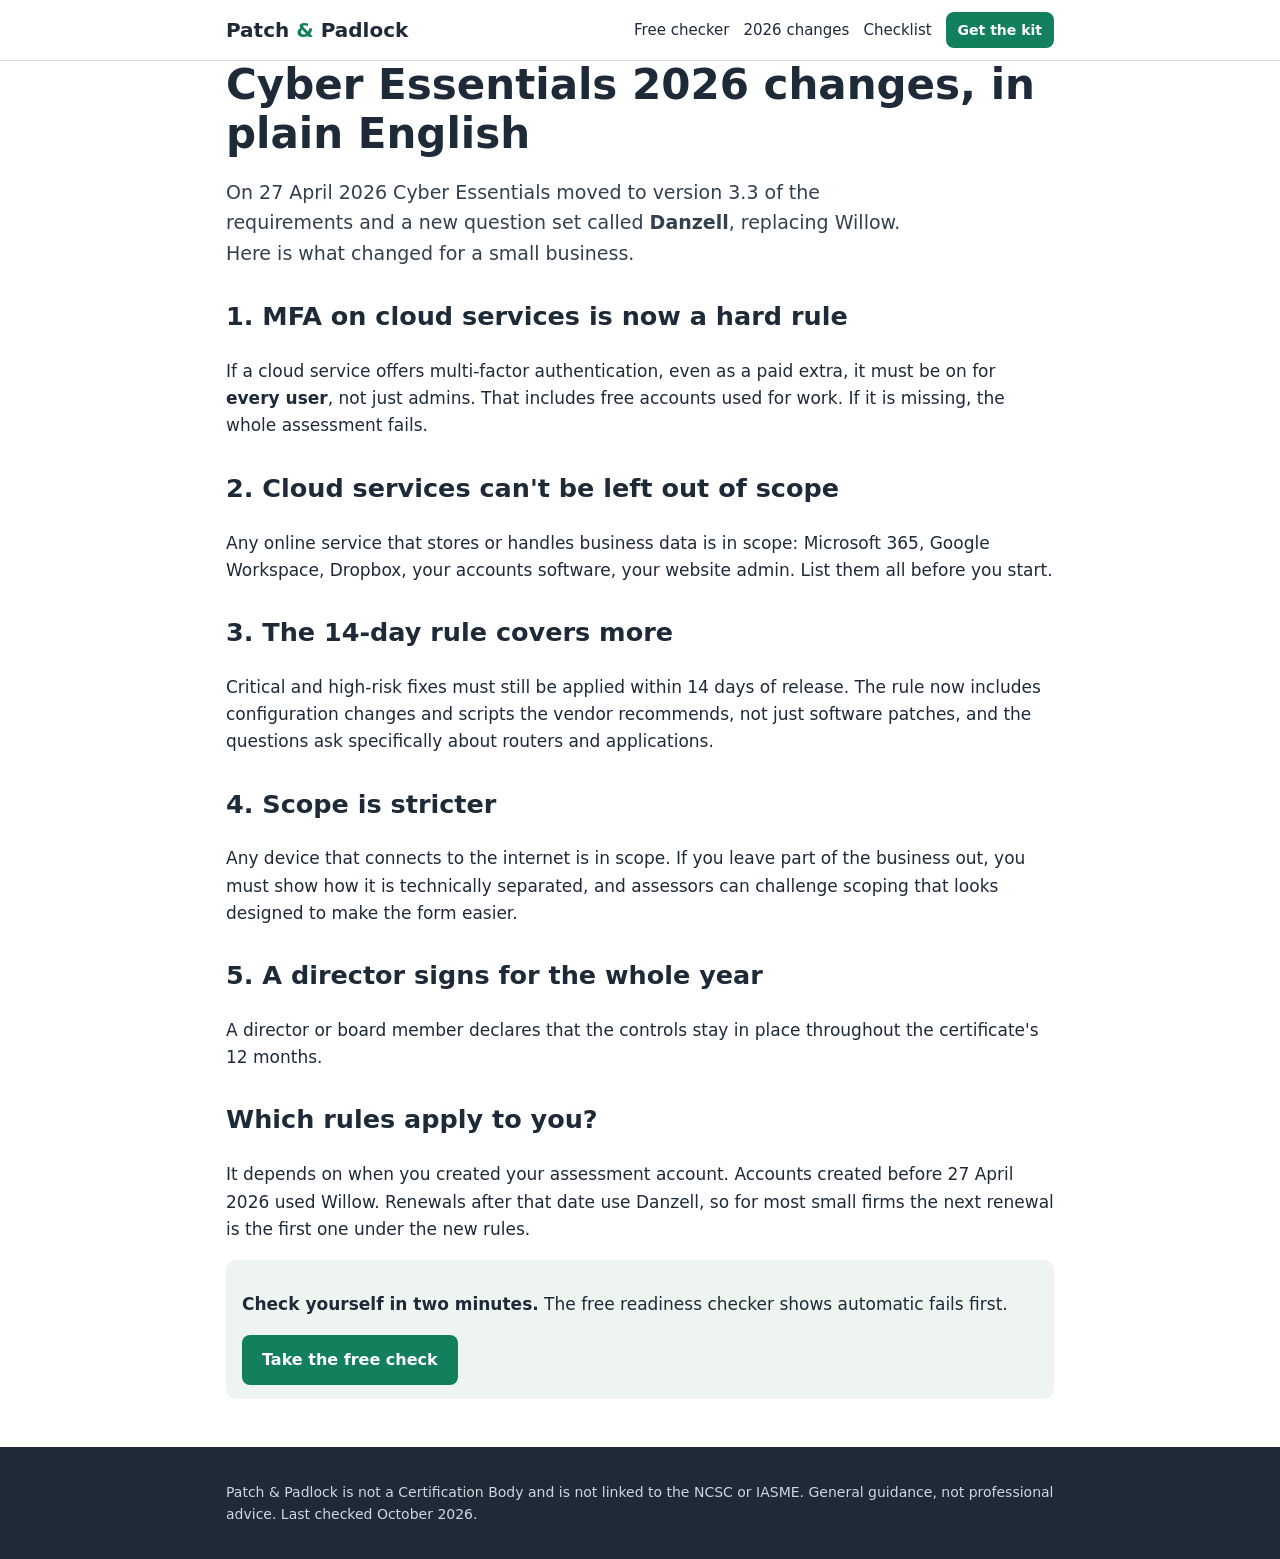
==== guides/cyber-essentials-2026-changes.html @ 186a5f17 "Publish Patch & Padlock site: free readiness checker and two guides Co-Authored-By: Claude Opus 5.5 " ====
<!doctype html>
<html lang="en-GB"><head><meta charset="utf-8"><meta name="viewport" content="width=device-width, initial-scale=1">
<title>Cyber Essentials 2026 changes (Danzell, v3.3) explained | Patch &amp; Padlock</title><meta name="description" content="What changed in Cyber Essentials on 27 April 2026: MFA on every cloud service, stricter scope and the wider 14-day update rule, in plain English for small businesses.">
<link rel="canonical" href="https://cranke2.github.io/patch-and-padlock/guides/cyber-essentials-2026-changes.html">
<link rel="stylesheet" href="../style.css"></head><body>
<header class="top"><div class="wrap"><a class="logo" href="../">Patch <span>&amp;</span> Padlock</a><nav><a href="../#check">Free checker</a><a href="cyber-essentials-2026-changes.html">2026 changes</a><a href="cyber-essentials-checklist.html">Checklist</a><a class="btn small" href="../#kit">Get the kit</a></nav></div></header>
<main class="wrap"><article>
<h1>Cyber Essentials 2026 changes, in plain English</h1>
<p class="lead">On 27 April 2026 Cyber Essentials moved to version 3.3 of the requirements and a new question set called <b>Danzell</b>, replacing Willow. Here is what changed for a small business.</p>
<h2>1. MFA on cloud services is now a hard rule</h2>
<p>If a cloud service offers multi-factor authentication, even as a paid extra, it must be on for <b>every user</b>, not just admins. That includes free accounts used for work. If it is missing, the whole assessment fails.</p>
<h2>2. Cloud services can't be left out of scope</h2>
<p>Any online service that stores or handles business data is in scope: Microsoft 365, Google Workspace, Dropbox, your accounts software, your website admin. List them all before you start.</p>
<h2>3. The 14-day rule covers more</h2>
<p>Critical and high-risk fixes must still be applied within 14 days of release. The rule now includes configuration changes and scripts the vendor recommends, not just software patches, and the questions ask specifically about routers and applications.</p>
<h2>4. Scope is stricter</h2>
<p>Any device that connects to the internet is in scope. If you leave part of the business out, you must show how it is technically separated, and assessors can challenge scoping that looks designed to make the form easier.</p>
<h2>5. A director signs for the whole year</h2>
<p>A director or board member declares that the controls stay in place throughout the certificate's 12 months.</p>
<h2>Which rules apply to you?</h2>
<p>It depends on when you created your assessment account. Accounts created before 27 April 2026 used Willow. Renewals after that date use Danzell, so for most small firms the next renewal is the first one under the new rules.</p>
<div class="cta"><p><b>Check yourself in two minutes.</b> The free readiness checker shows automatic fails first.</p><a class="btn" href="../#check">Take the free check</a></div>
</article></main>
<footer class="foot"><div class="wrap"><p>Patch &amp; Padlock is not a Certification Body and is not linked to the NCSC or IASME. General guidance, not professional advice. Last checked October 2026.</p></div></footer>
</body></html>
---- style.css ----
:root { --ink: #1E2A38; --green: #12805C; --pale: #EEF5F1; --muted: #5b6672; --red: #B42318; --amber: #B45309; --line: #D7DEE4; }
* { box-sizing: border-box; }
body { margin: 0; font-family: system-ui, -apple-system, "Segoe UI", Roboto, Arial, sans-serif; color: var(--ink); background: #fff; line-height: 1.6; font-size: 17px; }
.wrap { max-width: 860px; margin: 0 auto; padding: 0 16px; }
a { color: var(--green); }
.top { border-bottom: 1px solid var(--line); background: #fff; }
.top .wrap { display: flex; align-items: center; justify-content: space-between; flex-wrap: wrap; gap: 8px; padding-top: 12px; padding-bottom: 12px; }
.logo { font-weight: 800; color: var(--ink); text-decoration: none; font-size: 20px; }
.logo span { color: var(--green); }
nav { display: flex; gap: 14px; align-items: center; flex-wrap: wrap; font-size: 15px; }
nav a { text-decoration: none; color: var(--ink); }
.btn { display: inline-block; background: var(--green); color: #fff !important; padding: 12px 20px; border-radius: 8px; text-decoration: none; font-weight: 700; border: 0; font-size: 16px; cursor: pointer; }
.btn.small { padding: 7px 12px; font-size: 14px; }
.hero { background: var(--pale); padding: 48px 0; }
.eyebrow { text-transform: uppercase; letter-spacing: .08em; font-size: 13px; font-weight: 700; color: var(--green); margin: 0 0 6px; }
h1 { font-size: clamp(28px, 5vw, 42px); line-height: 1.15; margin: 0 0 12px; }
.lead { font-size: 19px; color: #33404d; max-width: 680px; }
.card { margin-top: 32px; }
fieldset { border: 1px solid var(--line); border-radius: 10px; margin: 0 0 10px; padding: 12px 14px; }
legend { font-weight: 600; padding: 0; float: left; width: 100%; margin-bottom: 6px; }
fieldset { display: flow-root; }
legend .n { display: inline-block; min-width: 24px; color: var(--green); }
fieldset label { margin-right: 18px; white-space: nowrap; cursor: pointer; }
.tag { font-size: 12px; background: #FDECEE; color: var(--red); border-radius: 4px; padding: 1px 6px; font-weight: 700; }
.muted { color: var(--muted); }
.small { font-size: 14px; }
#result { margin-top: 20px; }
.score { display: flex; gap: 14px; align-items: center; padding: 14px 16px; border-radius: 10px; }
.score strong { font-size: 28px; white-space: nowrap; }
.score.red { background: #FDECEE; color: var(--red); }
.score.amber { background: #FFF4E0; color: var(--amber); }
.score.ok { background: var(--pale); color: var(--green); }
.cta { background: var(--pale); padding: 14px 16px; border-radius: 10px; margin-top: 16px; }
.kit { margin-top: 40px; border-top: 4px solid var(--green); padding-top: 24px; }
.ticks { padding-left: 20px; }
.ticks li { margin-bottom: 8px; }
.faq { margin-top: 32px; }
details { border-bottom: 1px solid var(--line); padding: 10px 0; }
summary { font-weight: 600; cursor: pointer; }
.foot { margin-top: 48px; background: var(--ink); color: #cfd6dd; font-size: 14px; padding: 20px 0; }
article h2 { margin-top: 28px; }
table { border-collapse: collapse; width: 100%; font-size: 15px; }
th, td { border: 1px solid var(--line); padding: 8px; text-align: left; vertical-align: top; }
th { background: var(--ink); color: #fff; }
.table-scroll { overflow-x: auto; }
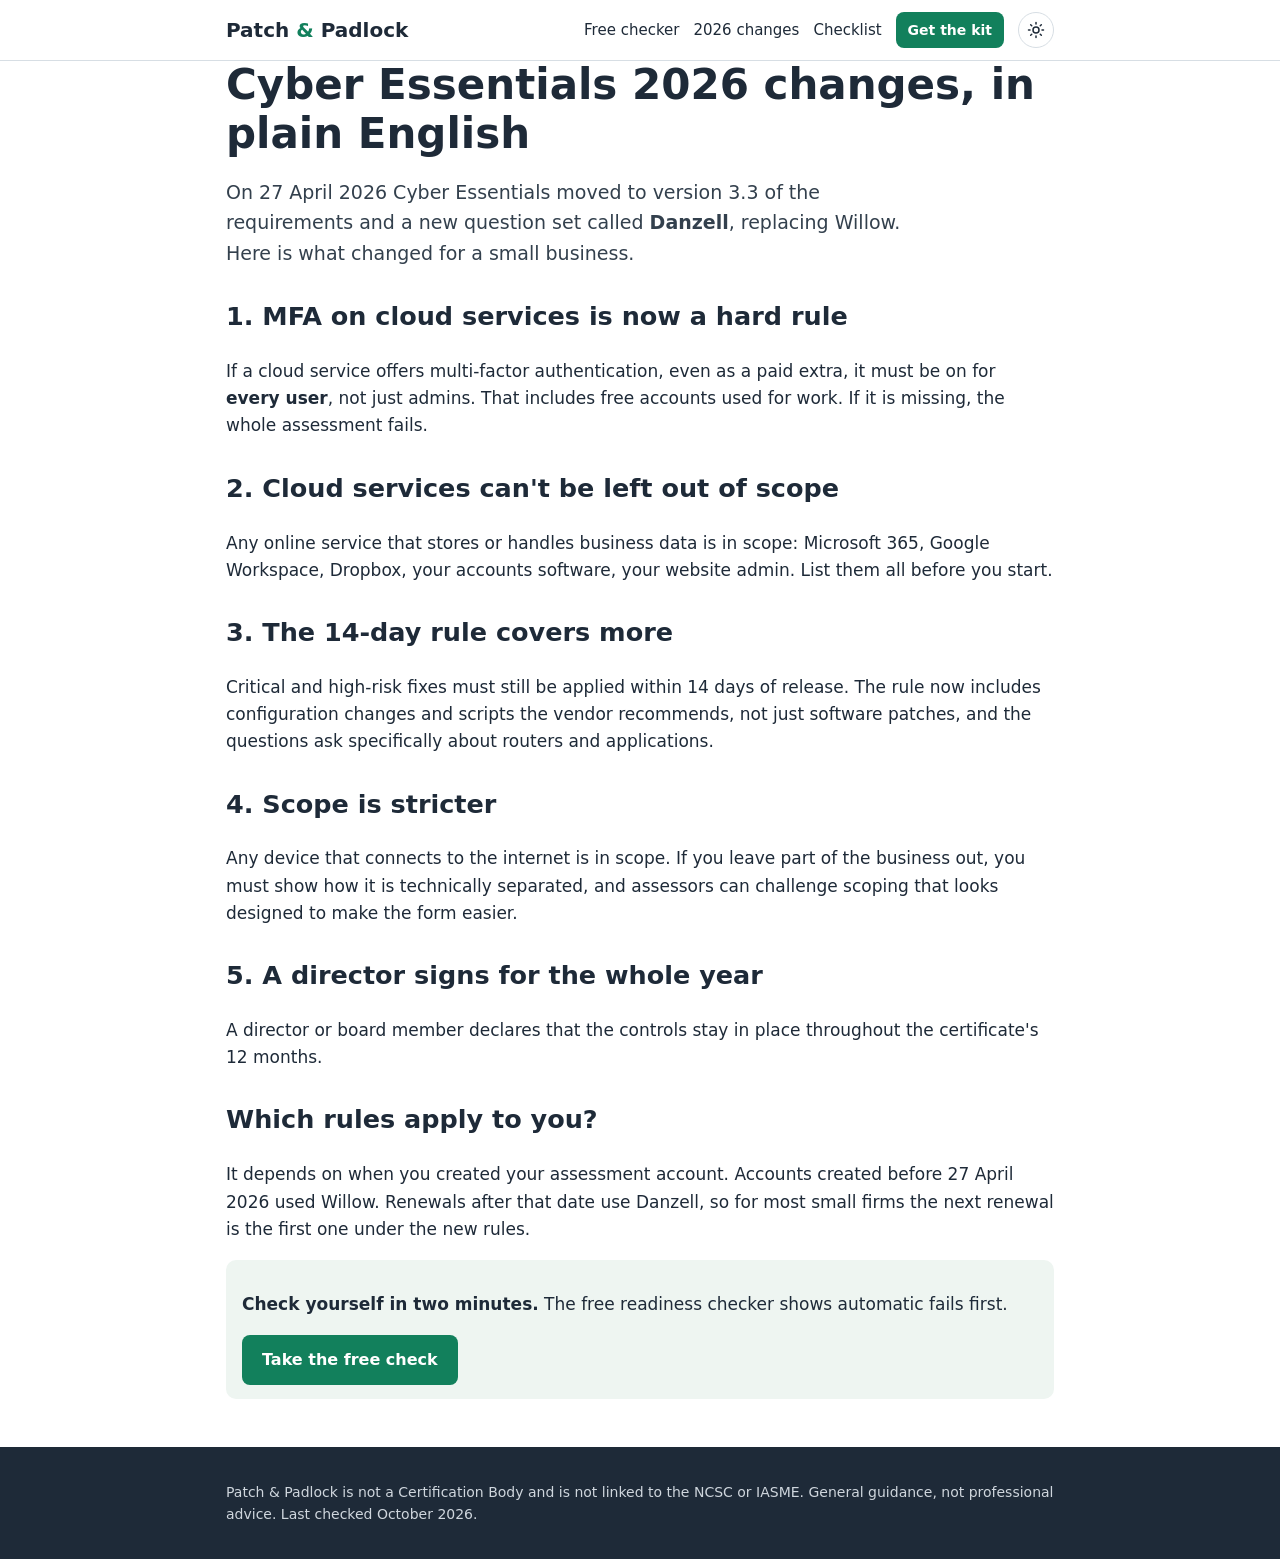
==== commit 48e9e4b6: "Follow device dark/light theme, add theme toggle and smooth question animations Co-Authored-By: Clau" ====
--- a/guides/cyber-essentials-2026-changes.html
+++ b/guides/cyber-essentials-2026-changes.html
@@ -2,8 +2,9 @@
 <html lang="en-GB"><head><meta charset="utf-8"><meta name="viewport" content="width=device-width, initial-scale=1">
 <title>Cyber Essentials 2026 changes (Danzell, v3.3) explained | Patch &amp; Padlock</title><meta name="description" content="What changed in Cyber Essentials on 27 April 2026: MFA on every cloud service, stricter scope and the wider 14-day update rule, in plain English for small businesses.">
 <link rel="canonical" href="https://cranke2.github.io/patch-and-padlock/guides/cyber-essentials-2026-changes.html">
-<link rel="stylesheet" href="../style.css"></head><body>
-<header class="top"><div class="wrap"><a class="logo" href="../">Patch <span>&amp;</span> Padlock</a><nav><a href="../#check">Free checker</a><a href="cyber-essentials-2026-changes.html">2026 changes</a><a href="cyber-essentials-checklist.html">Checklist</a><a class="btn small" href="../#kit">Get the kit</a></nav></div></header>
+<link rel="stylesheet" href="../style.css">
+<script src="../site.js"></script></head><body>
+<header class="top"><div class="wrap"><a class="logo" href="../">Patch <span>&amp;</span> Padlock</a><nav><a href="../#check">Free checker</a><a href="cyber-essentials-2026-changes.html">2026 changes</a><a href="cyber-essentials-checklist.html">Checklist</a><a class="btn small" href="../#kit">Get the kit</a><button class="theme-toggle" type="button" aria-label="Switch theme"><svg class="sun" viewBox="0 0 24 24" fill="none" stroke="currentColor" stroke-width="2" stroke-linecap="round"><circle cx="12" cy="12" r="4"/><path d="M12 2v2M12 20v2M4.9 4.9l1.4 1.4M17.7 17.7l1.4 1.4M2 12h2M20 12h2M4.9 19.1l1.4-1.4M17.7 6.3l1.4-1.4"/></svg><svg class="moon" viewBox="0 0 24 24" fill="none" stroke="currentColor" stroke-width="2" stroke-linecap="round" stroke-linejoin="round"><path d="M21 12.8A9 9 0 1 1 11.2 3a7 7 0 0 0 9.8 9.8z"/></svg></button></nav></div></header>
 <main class="wrap"><article>
 <h1>Cyber Essentials 2026 changes, in plain English</h1>
 <p class="lead">On 27 April 2026 Cyber Essentials moved to version 3.3 of the requirements and a new question set called <b>Danzell</b>, replacing Willow. Here is what changed for a small business.</p>
--- a/style.css
+++ b/style.css
@@ -1,45 +1,84 @@
-:root { --ink: #1E2A38; --green: #12805C; --pale: #EEF5F1; --muted: #5b6672; --red: #B42318; --amber: #B45309; --line: #D7DEE4; }
+:root {
+  color-scheme: light;
+  --ink: #1E2A38; --text: #1E2A38; --bg: #ffffff; --surface: #ffffff; --green: #12805C; --accent-text: #12805C;
+  --pale: #EEF5F1; --muted: #5b6672; --lead: #33404d; --red: #B42318; --amber: #B45309; --line: #D7DEE4;
+  --red-bg: #FDECEE; --amber-bg: #FFF4E0; --head-bg: #1E2A38; --foot-bg: #1E2A38; --foot-text: #cfd6dd;
+  --shadow: 0 6px 18px rgba(30, 42, 56, .08);
+}
+:root[data-theme="dark"] {
+  color-scheme: dark;
+  --text: #E6EBF0; --bg: #11181F; --surface: #18222C; --green: #1E9E72; --accent-text: #5ED3A5;
+  --pale: #17302A; --muted: #9AA7B3; --lead: #C3CDD6; --red: #FF8A80; --amber: #FFC266; --line: #2C3A47;
+  --red-bg: #3A1D20; --amber-bg: #3A2E16; --head-bg: #24323F; --foot-bg: #0B1015; --foot-text: #9AA7B3;
+  --shadow: 0 6px 18px rgba(0, 0, 0, .35);
+}
 * { box-sizing: border-box; }
-body { margin: 0; font-family: system-ui, -apple-system, "Segoe UI", Roboto, Arial, sans-serif; color: var(--ink); background: #fff; line-height: 1.6; font-size: 17px; }
+body { margin: 0; font-family: system-ui, -apple-system, "Segoe UI", Roboto, Arial, sans-serif; color: var(--text); background: var(--bg); line-height: 1.6; font-size: 17px; }
+body, .top, fieldset, .cta, .hero, .score, details, th, td { transition: background-color .3s ease, color .3s ease, border-color .3s ease; }
 .wrap { max-width: 860px; margin: 0 auto; padding: 0 16px; }
-a { color: var(--green); }
-.top { border-bottom: 1px solid var(--line); background: #fff; }
+a { color: var(--accent-text); }
+.top { border-bottom: 1px solid var(--line); background: var(--bg); position: sticky; top: 0; z-index: 10; }
 .top .wrap { display: flex; align-items: center; justify-content: space-between; flex-wrap: wrap; gap: 8px; padding-top: 12px; padding-bottom: 12px; }
-.logo { font-weight: 800; color: var(--ink); text-decoration: none; font-size: 20px; }
-.logo span { color: var(--green); }
+.logo { font-weight: 800; color: var(--text); text-decoration: none; font-size: 20px; }
+.logo span { color: var(--accent-text); }
 nav { display: flex; gap: 14px; align-items: center; flex-wrap: wrap; font-size: 15px; }
-nav a { text-decoration: none; color: var(--ink); }
-.btn { display: inline-block; background: var(--green); color: #fff !important; padding: 12px 20px; border-radius: 8px; text-decoration: none; font-weight: 700; border: 0; font-size: 16px; cursor: pointer; }
+nav a { text-decoration: none; color: var(--text); }
+.btn { display: inline-block; background: var(--green); color: #fff !important; padding: 12px 20px; border-radius: 8px; text-decoration: none; font-weight: 700; border: 0; font-size: 16px; cursor: pointer; transition: transform .15s ease, box-shadow .2s ease, filter .2s ease; }
+.btn:hover { transform: translateY(-1px); box-shadow: var(--shadow); filter: brightness(1.05); }
+.btn:active { transform: translateY(0); }
 .btn.small { padding: 7px 12px; font-size: 14px; }
+.theme-toggle { width: 36px; height: 36px; border-radius: 50%; border: 1px solid var(--line); background: var(--surface); color: var(--text); cursor: pointer; display: inline-grid; place-items: center; padding: 0; transition: transform .3s ease, background-color .3s ease, border-color .3s ease; }
+.theme-toggle:hover { transform: rotate(20deg); }
+.theme-toggle svg { width: 18px; height: 18px; }
+.theme-toggle .moon { display: none; }
+:root[data-theme="dark"] .theme-toggle .sun { display: none; }
+:root[data-theme="dark"] .theme-toggle .moon { display: block; }
 .hero { background: var(--pale); padding: 48px 0; }
-.eyebrow { text-transform: uppercase; letter-spacing: .08em; font-size: 13px; font-weight: 700; color: var(--green); margin: 0 0 6px; }
+.eyebrow { text-transform: uppercase; letter-spacing: .08em; font-size: 13px; font-weight: 700; color: var(--accent-text); margin: 0 0 6px; }
 h1 { font-size: clamp(28px, 5vw, 42px); line-height: 1.15; margin: 0 0 12px; }
-.lead { font-size: 19px; color: #33404d; max-width: 680px; }
+.lead { font-size: 19px; color: var(--lead); max-width: 680px; }
 .card { margin-top: 32px; }
-fieldset { border: 1px solid var(--line); border-radius: 10px; margin: 0 0 10px; padding: 12px 14px; }
+fieldset { border: 1px solid var(--line); border-left: 4px solid var(--line); border-radius: 10px; margin: 0 0 10px; padding: 12px 14px; display: flow-root; background: var(--surface); transition: border-color .3s ease, box-shadow .25s ease, transform .25s ease, background-color .3s ease; }
+fieldset:hover { box-shadow: var(--shadow); transform: translateY(-2px); }
+fieldset:has(input[value="Yes"]:checked) { border-left-color: var(--green); }
+fieldset:has(input[value="No"]:checked), fieldset:has(input[value="Not sure"]:checked) { border-left-color: var(--amber); }
 legend { font-weight: 600; padding: 0; float: left; width: 100%; margin-bottom: 6px; }
-fieldset { display: flow-root; }
-legend .n { display: inline-block; min-width: 24px; color: var(--green); }
-fieldset label { margin-right: 18px; white-space: nowrap; cursor: pointer; }
-.tag { font-size: 12px; background: #FDECEE; color: var(--red); border-radius: 4px; padding: 1px 6px; font-weight: 700; }
+legend .n { display: inline-block; min-width: 24px; color: var(--accent-text); }
+fieldset label { margin-right: 8px; white-space: nowrap; cursor: pointer; display: inline-block; padding: 4px 10px; border-radius: 999px; transition: background-color .2s ease, color .2s ease; }
+fieldset label:hover { background: var(--pale); }
+fieldset label:has(input:checked) { background: var(--pale); color: var(--accent-text); font-weight: 600; }
+input[type="radio"] { accent-color: var(--green); }
+.tag { font-size: 12px; background: var(--red-bg); color: var(--red); border-radius: 4px; padding: 1px 6px; font-weight: 700; }
 .muted { color: var(--muted); }
 .small { font-size: 14px; }
 #result { margin-top: 20px; }
+#result.show { animation: rise .5s ease both; }
 .score { display: flex; gap: 14px; align-items: center; padding: 14px 16px; border-radius: 10px; }
 .score strong { font-size: 28px; white-space: nowrap; }
-.score.red { background: #FDECEE; color: var(--red); }
-.score.amber { background: #FFF4E0; color: var(--amber); }
-.score.ok { background: var(--pale); color: var(--green); }
+.score.red { background: var(--red-bg); color: var(--red); }
+.score.amber { background: var(--amber-bg); color: var(--amber); }
+.score.ok { background: var(--pale); color: var(--accent-text); }
 .cta { background: var(--pale); padding: 14px 16px; border-radius: 10px; margin-top: 16px; }
 .kit { margin-top: 40px; border-top: 4px solid var(--green); padding-top: 24px; }
 .ticks { padding-left: 20px; }
 .ticks li { margin-bottom: 8px; }
 .faq { margin-top: 32px; }
-details { border-bottom: 1px solid var(--line); padding: 10px 0; }
-summary { font-weight: 600; cursor: pointer; }
-.foot { margin-top: 48px; background: var(--ink); color: #cfd6dd; font-size: 14px; padding: 20px 0; }
+details { border-bottom: 1px solid var(--line); padding: 10px 0; overflow: hidden; }
+summary { font-weight: 600; cursor: pointer; list-style: none; display: flex; justify-content: space-between; align-items: center; gap: 12px; }
+summary::-webkit-details-marker { display: none; }
+summary::after { content: ""; width: 9px; height: 9px; border-right: 2px solid currentColor; border-bottom: 2px solid currentColor; transform: rotate(45deg); transition: transform .3s ease; flex-shrink: 0; margin-right: 4px; }
+details[open] summary::after { transform: rotate(-135deg); }
+details p { margin: 8px 0 4px; }
+.foot { margin-top: 48px; background: var(--foot-bg); color: var(--foot-text); font-size: 14px; padding: 20px 0; }
 article h2 { margin-top: 28px; }
 table { border-collapse: collapse; width: 100%; font-size: 15px; }
 th, td { border: 1px solid var(--line); padding: 8px; text-align: left; vertical-align: top; }
-th { background: var(--ink); color: #fff; }
+th { background: var(--head-bg); color: #fff; }
 .table-scroll { overflow-x: auto; }
+.reveal { opacity: 0; transform: translateY(14px); }
+.reveal.in { opacity: 1; transform: none; transition: opacity .5s ease, transform .5s ease, border-color .3s ease, box-shadow .25s ease; }
+@keyframes rise { from { opacity: 0; transform: translateY(16px); } to { opacity: 1; transform: none; } }
+@media (prefers-reduced-motion: reduce) {
+  *, *::before, *::after { transition: none !important; animation: none !important; }
+  .reveal { opacity: 1; transform: none; }
+}
